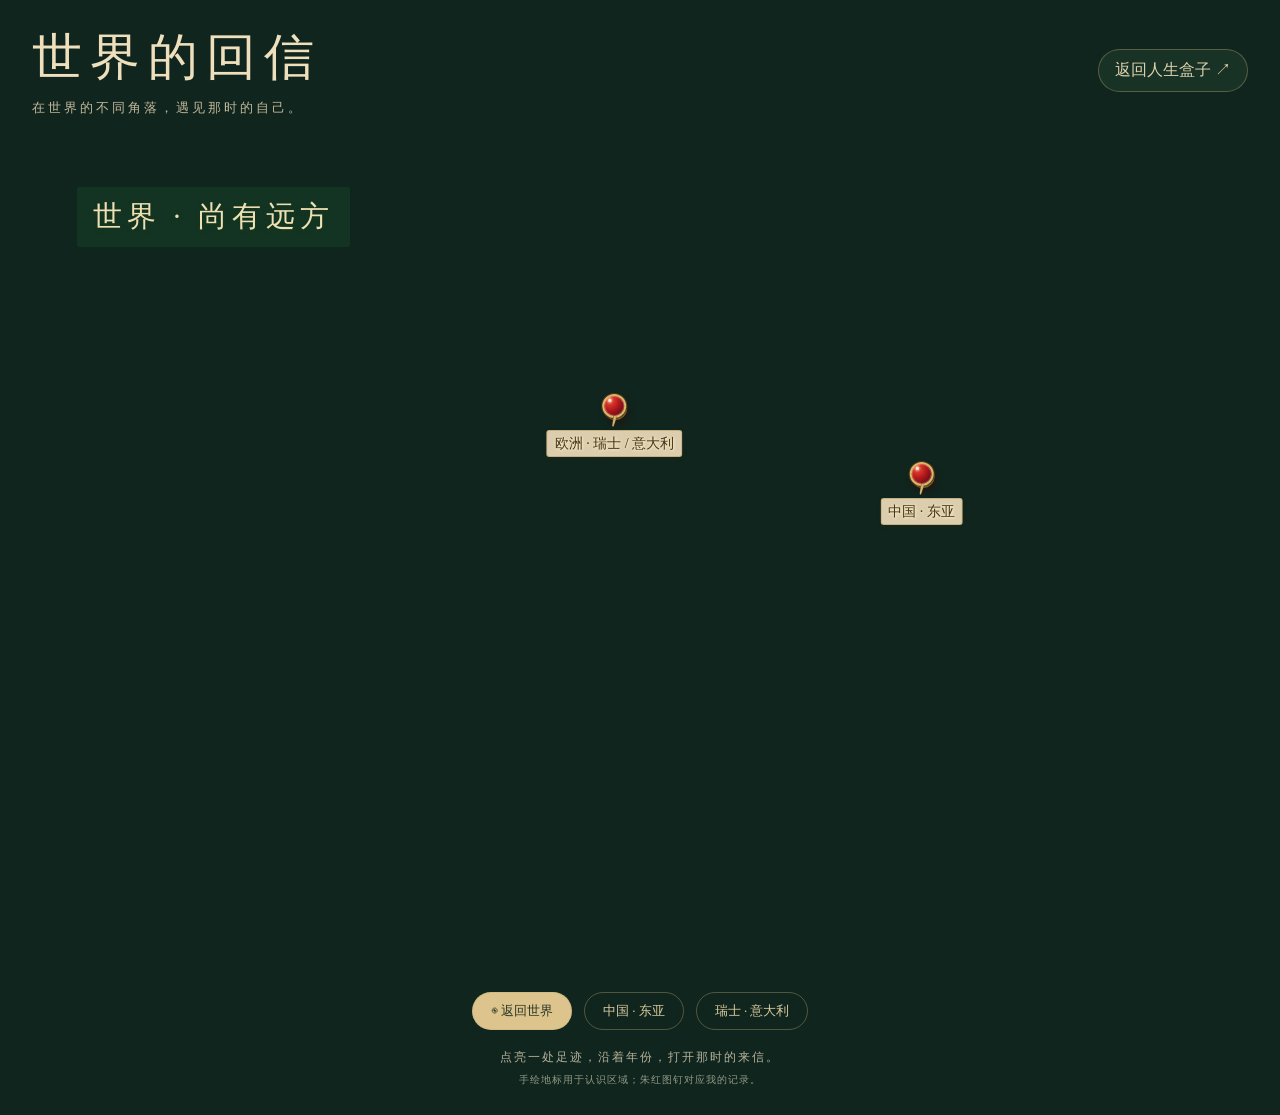
==== travel.html @ 03fbeb7d "Publish travel map interface and CMS config" ====
<!doctype html><html lang="zh-CN"><head><meta charset="utf-8"><meta name="viewport" content="width=device-width,initial-scale=1"><title>世界的回信 · Alisa</title><style>.card small:after{content:" · 向下翻阅经历与感想";font-size:10px;letter-spacing:1px}@media(min-width:561px){.memory img{max-height:48vh;object-fit:contain}}.map-scene{position:absolute;inset:0;transform-origin:center;transition:transform .75s cubic-bezier(.2,.6,.2,1),opacity .35s;will-change:transform}.stage.reading .pin:not(.active){opacity:.48}.stage.reading .pin.active{z-index:4}.pin:focus-visible i{filter:brightness(1.2)}.stage.reading .veil{pointer-events:none}.memory img{image-rendering:auto}.map-label{font-weight:500}@media(max-width:560px){.stage.reading .map-scene{display:none}}/* Vermilion enamel and brass: approved reference */
.pin i{position:relative;display:block;flex:none;width:24px!important;height:24px!important;border:2px solid #dab66a!important;border-radius:50%;background:radial-gradient(ellipse at 28% 22%,#fff1df 0%,#ffe2c6 6%,#ed7964 10%,#d5372b 19%,#b4191b 44%,#790e19 71%,#480c13 88%,#b84731 100%)!important;box-shadow:0 0 0 1px #533717,1px 2px 0 #80602d,3px 6px 6px #23130ca6,inset 0 0 0 1px #ffb28e55!important;transition:transform .2s,box-shadow .2s,filter .2s;z-index:1;margin-bottom:4px}
.pin i:after{content:'';position:absolute;width:4px;height:11px;left:9px;top:20px;background:linear-gradient(90deg,#6c451c,#f0cd83 45%,#8b6126);clip-path:polygon(0 0,100% 0,62% 100%,28% 100%);transform:rotate(12deg);transform-origin:top;filter:drop-shadow(2px 2px 1px #27190b88);z-index:-1}
.pin .tag{margin-top:8px;background:#f0dfbce8;color:#3e3422;border:1px solid #a98b4d70;box-shadow:0 2px 4px #33271333}
.pin:hover i,.pin:focus-visible i{transform:translateY(-3px);filter:brightness(1.12);box-shadow:0 0 0 1px #6c491c,1px 2px 0 #96703c,4px 9px 8px #23130c99,inset 0 0 0 1px #ffc7a366!important}
.pin.active i{box-shadow:0 0 0 2px #ffeda8,0 0 0 4px #cf942760,0 0 14px 5px #f8b93d80,3px 6px 6px #23130ca6,inset 0 0 0 1px #ffbc9266!important}
.pin.active i:before{content:'';position:absolute;inset:-5px;border:1px solid #ffe6a1;border-radius:50%;box-shadow:0 0 6px #ffc45c88;pointer-events:none}
.pin.active .tag{background:#ffedc9;color:#563813;border-color:#d5a346}
.picker-output{padding:12px;border:1px solid #88733f;margin:12px 0;color:#f2deac;white-space:pre-wrap}.picker-dot{position:absolute;width:20px;height:20px;transform:translate(-50%,-50%);border:2px solid #fff0a3;border-radius:50%;box-shadow:0 0 15px gold;background:#d7a34988;pointer-events:none;z-index:5}.personal-writing{margin-top:24px;padding-top:16px;border-top:1px solid #ad956155}.personal-writing h3{font-weight:400;font-size:16px;letter-spacing:2px;margin:18px 0 10px}.personal-writing p{white-space:pre-wrap;font-size:14px;line-height:1.95;color:#706447;min-height:72px;margin:0;background:repeating-linear-gradient(transparent 0,transparent 26px,#b1a17c25 27px,transparent 28px)}
*{box-sizing:border-box}body{margin:0;background:#10251e;color:#eee0bd;font-family:Georgia,'Songti SC','SimSun',serif}button{font:inherit;cursor:pointer}button:focus-visible{outline:3px solid #f5cf74;outline-offset:4px}[hidden]{display:none!important}header{max-width:1580px;margin:auto;padding:24px 32px 10px;display:flex;align-items:center;justify-content:space-between;gap:15px}h1{font-size:clamp(27px,4vw,50px);font-weight:400;letter-spacing:8px;margin:0 0 8px}header p{margin:0;color:#c1b89a;font-size:13px;letter-spacing:3px}.return{color:#ded2ac;border:1px solid #b6a16c66;background:#183226;padding:10px 16px;border-radius:30px;white-space:nowrap}.stage{position:relative;max-width:1280px;aspect-ratio:1.5;margin:0 auto;overflow:hidden;isolation:isolate;background:#10251e}.terrain{position:absolute;inset:0;background-image:url('assets/travel/world.webp');background-size:100% 100%;background-position:center;transition:transform .75s cubic-bezier(.2,.6,.2,1),opacity .35s;transform-origin:center}.veil{position:absolute;inset:0;background:#071b12;opacity:0;transition:opacity .35s;pointer-events:none}.stage.reading .veil{opacity:.16}.pins{position:absolute;inset:0}.map-label{position:absolute;color:#3c3d29;font-size:clamp(10px,1.2vw,18px);letter-spacing:2px;text-shadow:0 1px 4px #fceac7;background:#e4d2a18c;padding:3px 6px;pointer-events:none}.pin{position:absolute;transform:translate(-50%,-32px);border:0;color:#302d1c;background:transparent;min-height:0;min-width:44px;display:flex;align-items:center;flex-direction:column;justify-content:start;padding:0;text-shadow:0 1px 3px #ffebbb,1px 0 3px #ffebbb;white-space:nowrap;font-size:clamp(11px,1.1vw,17px)}.pin i{display:block;width:12px;height:12px;border-radius:50%;background:radial-gradient(circle at 33% 25%,#fff3c0 3%,#d6b15d 24%,#755121 66%,#302b18 100%);border:1px solid #e8c074;box-shadow:0 3px 5px #24190b8c;margin-bottom:4px}.pin:hover i,.pin.active i{box-shadow:0 0 0 5px #edc55855,0 0 18px 7px #f3c14c88;background:#fff1ad}.pin:hover{color:#4f2e06}.tag{background:#e6d5adac;padding:3px 7px;border-radius:3px;box-shadow:0 1px 8px #fff0ce35}.regional-title{position:absolute;left:6%;top:7%;color:#eee0b5;text-shadow:0 2px 4px #16371b;font-size:clamp(17px,2.3vw,30px);letter-spacing:5px;pointer-events:none;background:#163f269c;padding:10px 16px;border-radius:2px}.nav{max-width:1280px;margin:0 auto;padding:12px 24px 17px;display:flex;gap:12px;align-items:center;justify-content:center;flex-wrap:wrap}.nav button,.tiny{background:transparent;border:1px solid #bdaa7560;color:#daca9e;padding:9px 18px;border-radius:25px;font-size:13px}.nav button[aria-pressed=true]{background:#dcc48c;color:#2a3829}.caption{text-align:center;font-size:12px;letter-spacing:2px;color:#b5b39b;margin:0 15px 24px;line-height:1.8}.card{position:absolute;right:3%;top:7%;width:61%;max-height:86%;overflow:auto;scrollbar-width:thin;background:radial-gradient(ellipse at 40% 20%,#f8efdc,#d8c49c);color:#3e432d;padding:25px;box-shadow:0 15px 40px #0008;clip-path:polygon(0 1%,8% 0,19% .7%,41% 0,65% .6%,80% 0,99% 1%,100% 12%,99.5% 38%,100% 60%,99% 99%,80% 100%,65% 99.3%,38% 100%,14% 99%,0 100%,.6% 76%,0 50%,.5% 20%);border:1px solid #d5bd8d}.card:before{content:'';position:absolute;top:12px;right:15px;width:20px;height:20px;border-radius:50%;background:radial-gradient(circle at 37% 30%,#fff1b6,#987130 40%,#33290f 66%,#dbb562 70%,#8b642b);box-shadow:2px 3px 4px #4c351b66}.card-top{display:flex;align-items:center;justify-content:space-between;border-bottom:1px solid #a4906255;padding-bottom:12px}.card h2{font-size:26px;font-weight:400;letter-spacing:5px;margin:0 0 4px}.card small{font-size:10px;letter-spacing:2px;color:#766b4a}.close{margin-right:18px;border:0;background:none;color:#625b40;padding:8px;font-size:24px}.card-main{display:grid;grid-template-columns:75px minmax(0,1fr);gap:12px;padding-top:14px}.timeline{display:flex;flex-direction:column;gap:28px;border-left:1px solid #a89970;margin:13px 0 0 8px;align-items:start;padding-bottom:25px}.timeline button{position:relative;background:none;border:0;padding:4px 0 4px 14px;font:15px Georgia;color:#827654}.timeline button:before{content:'';position:absolute;left:-5px;top:9px;width:8px;height:8px;border-radius:50%;background:#e2d4b2;border:1px solid #998558}.timeline button[aria-pressed=true]{color:#67471d;font-weight:bold}.timeline button[aria-pressed=true]:before{background:#fff3c0;box-shadow:0 0 0 4px #d9b96f66,0 0 10px 3px #d7a83c;border-color:#b48b32}.memory{background:#fff9ed;padding:14px;box-shadow:1px 4px 10px #62442220;min-width:0}.date{font-size:12px;color:#7d755d}.title{font-size:14px;line-height:1.6;margin:7px 0 10px}.memory img{display:block;width:100%;height:auto;background:white}.paging{display:flex;justify-content:space-between;align-items:center;gap:8px;margin:12px 0 0;color:#6c694e;font-size:11px}.paging button{background:transparent;border:1px solid #b9a77980;padding:8px 11px;color:#5d593e;font-size:12px}.paging button:disabled{opacity:.3;cursor:default}.note{font-size:11px;line-height:1.7;color:#7c7256;margin:10px 0 0}.mobile-list{display:none}.audit{max-width:1050px;margin:20px auto 35px;padding:0 25px;color:#b7bda6;font:12px system-ui;line-height:1.7}.audit summary{cursor:pointer}.audit table{width:100%;border-collapse:collapse;margin:12px 0}.audit td,.audit th{text-align:left;padding:10px;border-bottom:1px solid #83957533;vertical-align:top}.audit th{color:#e2d5ab}.pending{display:block;margin:10px auto}.preview{font:10px system-ui;letter-spacing:2px;color:#82917f;text-align:center;margin:18px}.loading{pointer-events:none}.loading .pins{opacity:0}.pins{transition:opacity .25s}.legend{font-size:10px;letter-spacing:1px;color:#929b86}.enter{position:fixed;inset:0;background:#0f241ff5;z-index:40;display:grid;place-items:center;text-align:center}.entry-inner{padding:30px;max-width:620px}.entry-inner p{line-height:2;color:#b8bba0}.entry-inner h2{font-size:32px;font-weight:400;letter-spacing:5px}.entry-art{display:block;width:280px;height:190px;margin:25px auto;border:0;background-image:url('assets/travel/world.webp');background-size:100% 100%;background-position:center;box-shadow:0 15px 35px #0008;transform:rotate(-5deg);position:relative}.entry-art span{position:absolute;bottom:20px;left:50%;transform:translateX(-50%);color:#f2dfac;background:#143525ed;padding:10px 20px;white-space:nowrap;border:1px solid #d7bc72;font-size:15px}.entry-inner small{font-size:11px;color:#8c9d87}@media(max-width:850px){header{padding:20px 18px 12px}header p{font-size:11px;letter-spacing:1px}.return{font-size:11px;padding:8px 10px}h1{letter-spacing:4px}.stage{aspect-ratio:1.3}.terrain{inset:0}.card{width:75%;top:3%;max-height:94%;right:2%;padding:16px}.card-main{grid-template-columns:55px minmax(0,1fr);gap:4px}.card h2{font-size:22px}.memory{padding:9px}.timeline button{font-size:13px}.nav{gap:7px;padding:12px}.nav button{font-size:12px;padding:9px 12px}}@media(max-width:560px){.stage{aspect-ratio:1.15;overflow:visible;margin-bottom:0}.terrain{inset:0}.stage.reading{padding-bottom:0;aspect-ratio:auto}.stage.reading .terrain,.stage.reading .pins,.stage.reading .veil,.stage.reading .regional-title{display:none}.card{position:relative;top:auto;right:auto;width:96%;max-height:none;overflow:visible;margin:0 2%}.card-main{grid-template-columns:52px minmax(0,1fr)}.pin{font-size:11px}.pin i{width:10px;height:10px}.tag{padding:2px 4px}.regional-title{left:4%;top:4%;font-size:15px;padding:7px;letter-spacing:2px}.mobile-list{display:flex;gap:7px;overflow:auto;padding:5px 15px 12px}.mobile-list button{flex-shrink:0;color:#d8ccab;background:#18392a;border:1px solid #7e825653;padding:8px 11px;font-size:12px}.audit{padding:0 15px}.audit td{padding:8px 5px}.caption{font-size:11px}.entry-art{width:240px;height:160px}}@media(prefers-reduced-motion:reduce){*{transition:none!important;scroll-behavior:auto!important}}
</style></head><body><header><div><h1 id="pageTitle">世界的回信 ≋</h1><p id="pageDescription">在世界的不同角落，遇见那时的自己。</p></div><button class="return" id="life">返回人生盒子 ↗</button></header><div class="stage" id="stage"><div class="map-scene" id="mapScene"><div class="terrain" id="terrain" data-panel="0"></div><div class="pins" id="pins"></div></div><div class="regional-title" id="regionTitle">世界 · 尚有远方</div><div class="veil"></div><aside class="card" id="card" hidden aria-label="时光明信片"><div class="card-top"><div><h2 id="cityTitle"></h2><small id="countryTitle"></small></div><button class="close" id="close" aria-label="关闭明信片">×</button></div><div class="card-main"><nav class="timeline" id="timeline" aria-label="按年份翻阅"></nav><article class="memory" aria-live="polite"><div class="date" id="date"></div><div class="title" id="title"></div><img id="photo" alt=""><div class="paging"><button id="prev">← 上一封</button><span id="count"></span><button id="next">下一封 →</button></div><section class="personal-writing"><h3>当时的经历</h3><p id="experience"></p><h3>回看时的感想</h3><p id="reflection"></p></section><p class="note" id="note"></p></article></div></aside></div><div class="mobile-list" id="mobileList"></div><nav class="nav" aria-label="探索区域"><button data-region="world">◉ 返回世界</button><button data-region="asia">中国 · 东亚</button><button data-region="europe">瑞士 · 意大利</button></nav><p class="caption">点亮一处足迹，沿着年份，打开那时的来信。<br><span class="legend">手绘地标用于认识区域；朱红图钉对应我的记录。</span></p><button class="tiny pending" id="pending">待确认地点的来信</button><details class="audit"><summary>预览核对：地点归类与素材完整性</summary><p>共 31 张，已裁去点赞与评论。正文回忆地点优先于发布定位；同一条可关联多个地点。年份采用朋友圈发布日期，不把回忆叙述中的模糊时间补成确定日期。地图为手绘旅行插画，点位按画面校准，不用于导航。</p><p><label><input type="checkbox" id="pickMode"> 地图选点工具：勾选后点击地图，获取后台新增地点的位置</label></p><div class="picker-output" id="pickResult">请选择区域后点击地图。横向、纵向数值可填写到后台地点字段。</div><table><thead><tr><th>日期</th><th>回忆地点</th><th>内容与核对说明</th></tr></thead><tbody id="auditRows"></tbody></table></details><p class="preview">ALISA AI STUDIO · 本地交互预览 · 未发布到网站</p><div class="enter" id="entry"><div class="entry-inner"><small>ALISA AI STUDIO · 人生盒子入口预览</small><h2>把远方，慢慢展开。</h2><p>有些风景留在相册，<br>有些自己留在路上。</p><button class="entry-art" id="enter"><span>展开我的地图 ↗</span></button><small>进入地图后，点亮朱红足迹</small></div></div>
<script>
let travelConfig={"title":"世界的回信","description":"在世界的不同角落，遇见那时的自己。","maps":{"world":"assets/travel/world.webp","asia":"assets/travel/asia.webp","europe":"assets/travel/europe.webp"},"places":[{"name":"北京","x":55,"y":23,"country":"中国","region":"asia","visible":true},{"name":"日照","x":60,"y":32,"country":"中国 · 山东","region":"asia","visible":true},{"name":"南京","x":58,"y":41,"country":"中国 · 江苏","region":"asia","visible":true},{"name":"上海","x":63.5,"y":44,"country":"中国","region":"asia","visible":true},{"name":"杭州","x":62,"y":49,"country":"中国 · 浙江","region":"asia","visible":true},{"name":"景德镇","x":53,"y":49,"country":"中国 · 江西","region":"asia","visible":true},{"name":"重庆","x":35,"y":47,"country":"中国","region":"asia","visible":true},{"name":"南宁","x":43,"y":64,"country":"中国 · 广西","region":"asia","visible":true},{"name":"广州","x":49,"y":61,"country":"中国 · 广东","region":"asia","visible":true},{"name":"深圳","x":53,"y":64,"country":"中国 · 广东","region":"asia","visible":true},{"name":"厦门","x":60,"y":57,"country":"中国 · 福建","region":"asia","visible":true},{"name":"三亚","x":42,"y":79,"country":"中国 · 海南","region":"asia","visible":true},{"name":"大阪","x":90,"y":37,"country":"日本","region":"asia","visible":true},{"name":"日本","x":93,"y":27,"country":"日本 · 城市待确认","region":"asia","visible":true},{"name":"韩国","x":74,"y":25,"country":"韩国 · 城市待确认","region":"asia","visible":true},{"name":"芭提雅","x":28,"y":90,"country":"泰国","region":"asia","visible":true},{"name":"瑞士","x":43,"y":34,"country":"瑞士 · 城市待确认","region":"europe","visible":true},{"name":"苏黎世","x":54,"y":23,"country":"瑞士","region":"europe","visible":true},{"name":"日内瓦湖","x":17,"y":30,"country":"瑞士 · 湖区，具体城市未明确","region":"europe","visible":true},{"name":"威尼斯","x":85,"y":73,"country":"意大利","region":"europe","visible":true},{"name":"米兰","country":"意大利","region":"europe","x":38,"y":72,"visible":true}],"items":[{"id":1,"city":"待确认","date":"2025-08-04","title":"关关难过关关过，前路漫漫亦灿灿","note":"截图未显示明确地点，暂不落地图。","locations":["待确认"],"country":"待确认","experience":"","reflection":"","visible":true,"screenshot":"assets/travel/memory-1.jpg"},{"id":2,"city":"日本","date":"2025-10-18","title":"10.17 养老展","note":"定位仅显示日本 · 中央区，具体城市待确认。","locations":["日本"],"country":"日本","experience":"","reflection":"","visible":true,"screenshot":"assets/travel/memory-2.jpg"},{"id":3,"city":"北京","date":"2025-10-24","title":"故都的秋","locations":["北京"],"country":"中国","experience":"","reflection":"","visible":true,"screenshot":"assets/travel/memory-3.jpg"},{"id":4,"city":"瑞士","date":"2026-04-18","title":"极限挑战开始了 good luck","note":"按国家展示；截图中的具体城市名不完整。","locations":["瑞士"],"country":"瑞士","experience":"","reflection":"","visible":true,"screenshot":"assets/travel/memory-4.jpg"},{"id":5,"city":"深圳","date":"2021-02-27","title":"元宵，圆满杀青","locations":["深圳"],"country":"中国","experience":"","reflection":"","visible":true,"screenshot":"assets/travel/memory-5.jpg"},{"id":6,"city":"日照","date":"2024-03-30","title":"如果大海有双克莱因蓝的眼睛","note":"地点来自你在原截图中的回复；展示图已删除全部评论。","locations":["日照"],"country":"中国","label":"中国 · 山东 · 日照","experience":"","reflection":"","visible":true,"screenshot":"assets/travel/memory-6.jpg"},{"id":7,"city":"北京","date":"2021-03-21","title":"时隔一年半，重回北京","locations":["北京"],"country":"中国","experience":"","reflection":"","visible":true,"screenshot":"assets/travel/memory-7.jpg"},{"id":8,"city":"三亚","date":"2026-05-15","title":"衣帽间里开 party","locations":["三亚"],"country":"中国","experience":"","reflection":"","visible":true,"screenshot":"assets/travel/memory-8.jpg"},{"id":9,"city":"芭提雅","date":"2023-02-20","title":"芭提雅","video":true,"locations":["芭提雅"],"country":"泰国","experience":"","reflection":"","visible":true,"screenshot":"assets/travel/memory-9.jpg"},{"id":10,"city":"南京","date":"2025-07-31","title":"没想到还有共情经纪人的一天","locations":["南京"],"country":"中国","experience":"","reflection":"","visible":true,"screenshot":"assets/travel/memory-10.jpg"},{"id":11,"city":"上海","date":"2025-06-06","title":"孟也老师 Whygarden","locations":["上海"],"country":"中国","experience":"","reflection":"","visible":true,"screenshot":"assets/travel/memory-11.jpg"},{"id":12,"city":"重庆","date":"2026-03-12","title":"思君不见下渝州","locations":["重庆"],"country":"中国","experience":"","reflection":"","visible":true,"screenshot":"assets/travel/memory-12.jpg"},{"id":13,"city":"南京","date":"2024-05-05","title":"南京的梧桐有什么不同","locations":["南京"],"country":"中国","experience":"","reflection":"","visible":true,"screenshot":"assets/travel/memory-13.jpg"},{"id":14,"city":"上海 / 厦门","date":"2025-07-10","title":"最好的关系，是彼此没有期待，做好当下","note":"正文明确：第1–8张是上海，第9张是上个月在厦门拍摄。此条在两地关联展示，日期为朋友圈发布日期。","locations":["上海","厦门"],"country":"中国","experience":"","reflection":"","visible":true,"screenshot":"assets/travel/memory-14.jpg"},{"id":15,"city":"杭州","date":"2025-12-19","title":"朋友是天赐的礼物","locations":["杭州"],"country":"中国","experience":"","reflection":"","visible":true,"screenshot":"assets/travel/memory-15.jpg"},{"id":16,"city":"大阪","date":"2025-10-20","title":"扫街图鉴：大阪是暖色的","locations":["大阪"],"country":"日本","experience":"","reflection":"","visible":true,"screenshot":"assets/travel/memory-16.jpg"},{"id":17,"city":"南宁","date":"2024-10-08","title":"风月都好看，人间也浪漫","video":true,"locations":["南宁"],"country":"中国","experience":"","reflection":"","visible":true,"screenshot":"assets/travel/memory-17.jpg"},{"id":18,"city":"日本","date":"2025-10-19","title":"纯女版花少团","note":"日本旅行记录，具体城市待确认。","locations":["日本"],"country":"日本","experience":"","reflection":"","visible":true,"screenshot":"assets/travel/memory-18.jpg"},{"id":19,"city":"景德镇","date":"2025-03-29","title":"不规则的杯子 + 碎瓷贴画","locations":["景德镇"],"country":"中国","experience":"","reflection":"","visible":true,"screenshot":"assets/travel/memory-19.jpg"},{"id":20,"city":"厦门","date":"2025-06-23","title":"鼓浪屿，掉进宫崎骏的夏天","locations":["厦门"],"country":"中国","experience":"","reflection":"","visible":true,"screenshot":"assets/travel/memory-20.jpg"},{"id":21,"city":"苏黎世","country":"瑞士","locations":["苏黎世"],"date":"2026-04-21","title":"遇见王沥川的苏黎世","note":"正文回忆苏黎世；发布定位为意大利 Como，按正文归瑞士。","experience":"","reflection":"","visible":true,"screenshot":"assets/travel/memory-21.jpg"},{"id":22,"city":"广州","country":"中国","locations":["广州"],"date":"2025-12-07","title":"广州设计周","note":"地点来自正文。","experience":"","reflection":"","visible":true,"screenshot":"assets/travel/memory-22.jpg"},{"id":23,"city":"韩国","country":"韩国","locations":["韩国"],"date":"2026-06-03","title":"这一口下去将会很疯狂","note":"定位只清晰显示韩国，具体城市待确认。","experience":"","reflection":"","visible":true,"screenshot":"assets/travel/memory-23.jpg"},{"id":24,"city":"韩国","country":"韩国","locations":["韩国"],"date":"2026-06-03","title":"안녕히 가세요","note":"韩国旅行记录；具体城市待确认。","experience":"","reflection":"","visible":true,"screenshot":"assets/travel/memory-24.jpg"},{"id":25,"city":"威尼斯","country":"意大利","locations":["威尼斯"],"date":"2026-04-28","title":"水上威尼斯，百年后也会归于沉寂","note":"正文回忆威尼斯；发布定位不用于覆盖正文地点。","experience":"","reflection":"","visible":true,"screenshot":"assets/travel/memory-25.jpg"},{"id":26,"city":"北京","country":"中国","locations":["北京"],"date":"2026-06-12","title":"来都来了 · 八达岭长城","note":"截图定位明确为北京市 · 八达岭长城。","experience":"","reflection":"","visible":true,"screenshot":"assets/travel/memory-26.jpg"},{"id":27,"city":"米兰","country":"意大利","locations":["米兰"],"date":"2026-04-22","title":"查理的巧克力工厂","note":"地点由本人确认：米兰。","experience":"","reflection":"","visible":true,"screenshot":"assets/travel/memory-27.jpg"},{"id":28,"city":"米兰","country":"意大利","locations":["米兰"],"date":"2026-04-26","title":"米兰家具展与米兰街头","note":"地点由本人确认：米兰。","experience":"","reflection":"","visible":true,"screenshot":"assets/travel/memory-28.jpg"},{"id":29,"city":"日内瓦湖","country":"瑞士","locations":["日内瓦湖"],"date":"2026-04-23","title":"碧透的日内瓦湖畔","note":"正文回忆日内瓦湖；发布定位为意大利 Vigevano，按正文归瑞士湖区，具体沿湖城市未明确。","experience":"","reflection":"","visible":true,"screenshot":"assets/travel/memory-29.jpg"},{"id":30,"city":"上海","country":"中国","locations":["上海"],"date":"2025-10-29","title":"人在囧途，但准时抵达","note":"截图定位为上海市 · 京东集团。","experience":"","reflection":"","visible":true,"screenshot":"assets/travel/memory-30.jpg"},{"id":31,"city":"待确认","country":"待确认","locations":["待确认"],"date":"2025-12-27","title":"淡水鱼放到海里会怎么样","note":"正文未写游览城市，发布定位显示咸阳市 · 西安咸阳…；不据机场定位推断回忆发生地。","experience":"","reflection":"","visible":true,"screenshot":"assets/travel/memory-31.jpg"}]};let memories=travelConfig.items.filter(m=>m.visible!==false),assets={};const mapImages={"world":"assets/travel/world.webp","asia":"assets/travel/asia.webp","europe":"assets/travel/europe.webp"};const isPreview=false;const resolveAsset=p=>typeof p==='string'&&(/^(data:image\/|https?:\/\/|\.?\.?\/|assets\/)/.test(p)||p.startsWith('/assets/'))?p:'';
const $=id=>document.getElementById(id);let region='world',city='',year='',idx=0,timer=null;
const configs={world:{panel:0,title:'世界 · 尚有远方'},asia:{panel:1,title:'中国 · 东亚 · 沿途记忆'},europe:{panel:2,title:'欧洲 · 瑞士与意大利'}};
const locations={};function syncPlaces(){Object.keys(locations).forEach(k=>delete locations[k]);(travelConfig.places||[]).filter(p=>p.visible!==false).forEach(p=>{if(typeof p.name==='string'&&Number.isFinite(p.x)&&Number.isFinite(p.y)&&p.x>=0&&p.x<=100&&p.y>=0&&p.y<=100)locations[p.name]=p})}syncPlaces();
function button(label,x,y,fn){const b=document.createElement('button');b.className='pin'+(city===label?' active':'');b.dataset.place=label;b.setAttribute('aria-pressed',String(city===label));b.style.left=x+'%';b.style.top=y+'%';b.innerHTML='<i aria-hidden="true"></i><span class="tag"></span>';b.querySelector('span').textContent=label;b.setAttribute('aria-label','打开'+label);b.onclick=fn;return b}
function renderPins(){$('pins').replaceChildren();$('mobileList').replaceChildren();if(region==='world'){$('pins').append(button('中国 · 东亚',72,43,()=>setRegion('asia')),button('欧洲 · 瑞士 / 意大利',48,35,()=>setRegion('europe')));Object.entries(locations).filter(([n,p])=>p.region==='world').forEach(([n,p])=>$('pins').append(button(n,p.x,p.y,()=>openCity(n))));return}const labels=region==='asia'?[['中国台湾',65,76]]:[['瑞士',44,10],['意大利',67,77]];labels.forEach(([t,x,y])=>{const e=document.createElement('span');e.className='map-label';e.style.left=x+'%';e.style.top=y+'%';e.textContent=t;$('pins').append(e)});Object.entries(locations).filter(([n,p])=>p.region===region).forEach(([n,p])=>{$('pins').append(button(n,p.x,p.y,()=>openCity(n)));const b=document.createElement('button');b.textContent=n;b.onclick=()=>openCity(n);$('mobileList').append(b)})}
function setRegion(r){clearTimeout(timer);closeCard();const previous=region;region=r;document.querySelectorAll('[data-region]').forEach(b=>b.setAttribute('aria-pressed',b.dataset.region===r));const c=configs[r];$('stage').classList.add('loading');if(previous==='world'&&r!=='world'){$('mapScene').style.transformOrigin=r==='asia'?'72% 43%':'48% 35%';$('mapScene').style.transform='scale(2.5)'}else{$('mapScene').style.opacity='.25'}const delay=matchMedia('(prefers-reduced-motion: reduce)').matches?0:650;timer=setTimeout(()=>{$('mapScene').style.transition='none';$('terrain').dataset.panel=c.panel;$('terrain').style.backgroundImage='url('+JSON.stringify(mapImages[r]||resolveAsset(travelConfig.maps[r]))+')';$('mapScene').style.transform='scale(1.06)';$('mapScene').style.opacity='0';$('regionTitle').textContent=c.title;requestAnimationFrame(()=>{requestAnimationFrame(()=>{$('mapScene').style.transition='transform .7s ease,opacity .4s';$('mapScene').style.transform='scale(1)';$('mapScene').style.opacity='1';renderPins();$('stage').classList.remove('loading')})})},delay)}
function source(){return memories.filter(m=>city==='待确认'?m.locations.includes('待确认'):m.locations.includes(city))}
function selected(){return source().filter(m=>m.date.startsWith(year)).sort((a,b)=>a.date.localeCompare(b.date))}
function openCity(n){city=n;renderPins();const a=source();if(!a.length){city='';renderPins();return}const point=locations[n];$('mapScene').style.transformOrigin='center';$('mapScene').style.transform=point&&innerWidth>=560?'translateX('+(23-point.x)+'%)':'none';const years=[...new Set(a.map(m=>m.date.slice(0,4)))].sort();year=years.at(-1);idx=0;$('cityTitle').textContent=n;$('countryTitle').textContent=locations[n]?.country||'暂不落地图 · 不擅自推断';$('timeline').replaceChildren();years.forEach(y=>{const b=document.createElement('button');b.textContent=y;b.dataset.year=y;b.onclick=()=>{year=y;idx=0;show()};$('timeline').append(b)});$('card').hidden=false;$('stage').classList.add('reading');show();if(innerWidth<560)$('stage').scrollIntoView({behavior:'smooth',block:'start'})}
function show(){const a=selected();idx=Math.min(Math.max(0,idx),a.length-1);const m=a[idx];const imageUri=assets[m.id]||resolveAsset(m.screenshot);$('photo').hidden=!imageUri;if(imageUri)$('photo').src=imageUri;else $('photo').removeAttribute('src');$('photo').alt=`${m.date} ${m.locations.join('、')}：${m.title}，已移除评论和点赞`;$('date').textContent=m.date.replaceAll('-',' · ');$('title').textContent=m.title;$('count').textContent=`${idx+1} / ${a.length}`;$('prev').disabled=idx===0;$('next').disabled=idx===a.length-1;$('note').textContent=[m.locations.length>1?'此条也收录于：'+m.locations.filter(n=>n!==city).join('、')+'。':'',m.video?'视频截图仅展示封面。':'',isPreview?(m.note||''):''].filter(Boolean).join(' ');$('experience').textContent=m.experience||'这段经历，留待补记。';$('reflection').textContent=m.reflection||'一些念头，留待慢慢写下。';$('timeline').querySelectorAll('button').forEach(b=>b.setAttribute('aria-pressed',b.dataset.year===year))}
function closeCard(){city='';$('mapScene').style.transform='none';$('card').hidden=true;if(typeof renderPins==='function')renderPins();$('stage').classList.remove('reading')}
$('stage').addEventListener('click',e=>{if(!$('pickMode').checked)return;e.preventDefault();e.stopImmediatePropagation();closeCard();const r=$('stage').getBoundingClientRect(),x=Math.max(0,Math.min(100,(e.clientX-r.left)/r.width*100)),y=Math.max(0,Math.min(100,(e.clientY-r.top)/r.height*100));$('pickResult').textContent='地图区域：'+region+'；横向：'+x.toFixed(2)+'；纵向：'+y.toFixed(2);$('stage').querySelector('.picker-dot')?.remove();const dot=document.createElement('span');dot.className='picker-dot';dot.style.left=x+'%';dot.style.top=y+'%';$('stage').append(dot)},true);$('close').onclick=closeCard;$('prev').onclick=()=>{idx--;show()};$('next').onclick=()=>{idx++;show()};$('pending').onclick=()=>openCity('待确认');$('enter').onclick=()=>{$('entry').hidden=true};$('life').onclick=()=>{if(window.parent!==window)window.parent.postMessage({type:'alisa-travel-close'},'*');else{$('entry').hidden=false;setRegion('world')}};document.querySelectorAll('[data-region]').forEach(b=>b.onclick=()=>setRegion(b.dataset.region));addEventListener('keydown',e=>{if(e.key==='Escape')closeCard()});
memories.slice().sort((a,b)=>a.date.localeCompare(b.date)).forEach(m=>{const tr=document.createElement('tr');[m.date,m.locations.map(n=>(locations[n]?.country||m.country)+' · '+n).join(' / '),m.title+'。'+(isPreview?(m.note||''):'')].forEach(t=>{const td=document.createElement('td');td.textContent=t;tr.append(td)});$('auditRows').append(tr)});document.querySelector('[data-region="world"]').setAttribute('aria-pressed','true');renderPins();$('pageTitle').textContent=travelConfig.title||'世界的回信';$('pageDescription').textContent=travelConfig.description||'';if(!isPreview){$('entry').hidden=true;document.querySelector('.audit').hidden=true;$('pending').hidden=true;document.querySelector('.preview').hidden=true;fetch('data/travel.json',{cache:'no-store'}).then(r=>{if(!r.ok)throw Error('load');return r.json()}).then(d=>{if(!Array.isArray(d.items)||!Array.isArray(d.places))return;travelConfig=d;memories=d.items.filter(m=>m.visible!==false);syncPlaces();Object.assign(mapImages,d.maps||{});$('pageTitle').textContent=d.title||'世界的回信';$('pageDescription').textContent=d.description||'';setRegion('world')}).catch(()=>{})}
</script></body></html>
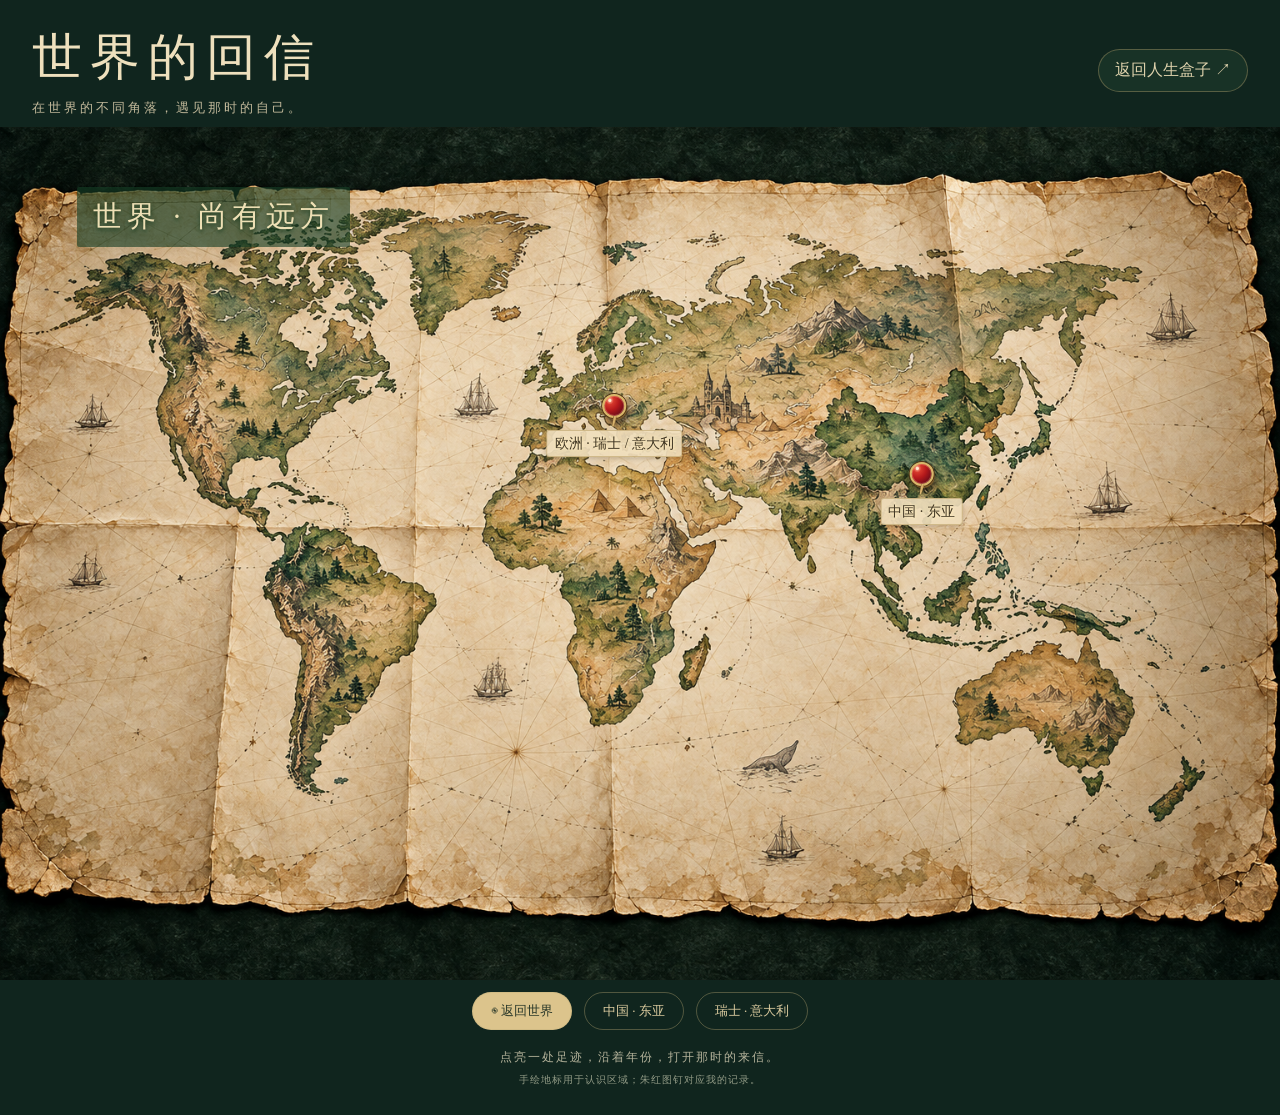
==== commit b4216cf1: "Reduce mobile travel map pin size" ====
--- a/travel.html
+++ b/travel.html
@@ -7,6 +7,8 @@
 .pin.active i:before{content:'';position:absolute;inset:-5px;border:1px solid #ffe6a1;border-radius:50%;box-shadow:0 0 6px #ffc45c88;pointer-events:none}
 .pin.active .tag{background:#ffedc9;color:#563813;border-color:#d5a346}
 .picker-output{padding:12px;border:1px solid #88733f;margin:12px 0;color:#f2deac;white-space:pre-wrap}.picker-dot{position:absolute;width:20px;height:20px;transform:translate(-50%,-50%);border:2px solid #fff0a3;border-radius:50%;box-shadow:0 0 15px gold;background:#d7a34988;pointer-events:none;z-index:5}.personal-writing{margin-top:24px;padding-top:16px;border-top:1px solid #ad956155}.personal-writing h3{font-weight:400;font-size:16px;letter-spacing:2px;margin:18px 0 10px}.personal-writing p{white-space:pre-wrap;font-size:14px;line-height:1.95;color:#706447;min-height:72px;margin:0;background:repeating-linear-gradient(transparent 0,transparent 26px,#b1a17c25 27px,transparent 28px)}
+/* Mobile pin scale: preserve enamel detail without crowding the map. */
+@media(max-width:560px){body .pin{font-size:10px!important;transform:translate(-50%,-22px)!important;min-width:34px!important}body .pin i{width:14px!important;height:14px!important;border-width:1.5px!important;margin-bottom:2px!important}body .pin i:after{width:3px;height:7px;left:4.5px;top:11px}body .pin .tag{margin-top:5px;padding:2px 4px;box-shadow:0 1px 3px #33271326}body .pin.active i{box-shadow:0 0 0 1px #ffeda8,0 0 0 2px #cf94274d,0 0 7px 2px #f8b93d66,2px 4px 4px #23130c8a,inset 0 0 0 1px #ffbc9255!important}body .pin.active i:before{inset:-3px;box-shadow:0 0 4px #ffc45c66}}
 *{box-sizing:border-box}body{margin:0;background:#10251e;color:#eee0bd;font-family:Georgia,'Songti SC','SimSun',serif}button{font:inherit;cursor:pointer}button:focus-visible{outline:3px solid #f5cf74;outline-offset:4px}[hidden]{display:none!important}header{max-width:1580px;margin:auto;padding:24px 32px 10px;display:flex;align-items:center;justify-content:space-between;gap:15px}h1{font-size:clamp(27px,4vw,50px);font-weight:400;letter-spacing:8px;margin:0 0 8px}header p{margin:0;color:#c1b89a;font-size:13px;letter-spacing:3px}.return{color:#ded2ac;border:1px solid #b6a16c66;background:#183226;padding:10px 16px;border-radius:30px;white-space:nowrap}.stage{position:relative;max-width:1280px;aspect-ratio:1.5;margin:0 auto;overflow:hidden;isolation:isolate;background:#10251e}.terrain{position:absolute;inset:0;background-image:url('assets/travel/world.webp');background-size:100% 100%;background-position:center;transition:transform .75s cubic-bezier(.2,.6,.2,1),opacity .35s;transform-origin:center}.veil{position:absolute;inset:0;background:#071b12;opacity:0;transition:opacity .35s;pointer-events:none}.stage.reading .veil{opacity:.16}.pins{position:absolute;inset:0}.map-label{position:absolute;color:#3c3d29;font-size:clamp(10px,1.2vw,18px);letter-spacing:2px;text-shadow:0 1px 4px #fceac7;background:#e4d2a18c;padding:3px 6px;pointer-events:none}.pin{position:absolute;transform:translate(-50%,-32px);border:0;color:#302d1c;background:transparent;min-height:0;min-width:44px;display:flex;align-items:center;flex-direction:column;justify-content:start;padding:0;text-shadow:0 1px 3px #ffebbb,1px 0 3px #ffebbb;white-space:nowrap;font-size:clamp(11px,1.1vw,17px)}.pin i{display:block;width:12px;height:12px;border-radius:50%;background:radial-gradient(circle at 33% 25%,#fff3c0 3%,#d6b15d 24%,#755121 66%,#302b18 100%);border:1px solid #e8c074;box-shadow:0 3px 5px #24190b8c;margin-bottom:4px}.pin:hover i,.pin.active i{box-shadow:0 0 0 5px #edc55855,0 0 18px 7px #f3c14c88;background:#fff1ad}.pin:hover{color:#4f2e06}.tag{background:#e6d5adac;padding:3px 7px;border-radius:3px;box-shadow:0 1px 8px #fff0ce35}.regional-title{position:absolute;left:6%;top:7%;color:#eee0b5;text-shadow:0 2px 4px #16371b;font-size:clamp(17px,2.3vw,30px);letter-spacing:5px;pointer-events:none;background:#163f269c;padding:10px 16px;border-radius:2px}.nav{max-width:1280px;margin:0 auto;padding:12px 24px 17px;display:flex;gap:12px;align-items:center;justify-content:center;flex-wrap:wrap}.nav button,.tiny{background:transparent;border:1px solid #bdaa7560;color:#daca9e;padding:9px 18px;border-radius:25px;font-size:13px}.nav button[aria-pressed=true]{background:#dcc48c;color:#2a3829}.caption{text-align:center;font-size:12px;letter-spacing:2px;color:#b5b39b;margin:0 15px 24px;line-height:1.8}.card{position:absolute;right:3%;top:7%;width:61%;max-height:86%;overflow:auto;scrollbar-width:thin;background:radial-gradient(ellipse at 40% 20%,#f8efdc,#d8c49c);color:#3e432d;padding:25px;box-shadow:0 15px 40px #0008;clip-path:polygon(0 1%,8% 0,19% .7%,41% 0,65% .6%,80% 0,99% 1%,100% 12%,99.5% 38%,100% 60%,99% 99%,80% 100%,65% 99.3%,38% 100%,14% 99%,0 100%,.6% 76%,0 50%,.5% 20%);border:1px solid #d5bd8d}.card:before{content:'';position:absolute;top:12px;right:15px;width:20px;height:20px;border-radius:50%;background:radial-gradient(circle at 37% 30%,#fff1b6,#987130 40%,#33290f 66%,#dbb562 70%,#8b642b);box-shadow:2px 3px 4px #4c351b66}.card-top{display:flex;align-items:center;justify-content:space-between;border-bottom:1px solid #a4906255;padding-bottom:12px}.card h2{font-size:26px;font-weight:400;letter-spacing:5px;margin:0 0 4px}.card small{font-size:10px;letter-spacing:2px;color:#766b4a}.close{margin-right:18px;border:0;background:none;color:#625b40;padding:8px;font-size:24px}.card-main{display:grid;grid-template-columns:75px minmax(0,1fr);gap:12px;padding-top:14px}.timeline{display:flex;flex-direction:column;gap:28px;border-left:1px solid #a89970;margin:13px 0 0 8px;align-items:start;padding-bottom:25px}.timeline button{position:relative;background:none;border:0;padding:4px 0 4px 14px;font:15px Georgia;color:#827654}.timeline button:before{content:'';position:absolute;left:-5px;top:9px;width:8px;height:8px;border-radius:50%;background:#e2d4b2;border:1px solid #998558}.timeline button[aria-pressed=true]{color:#67471d;font-weight:bold}.timeline button[aria-pressed=true]:before{background:#fff3c0;box-shadow:0 0 0 4px #d9b96f66,0 0 10px 3px #d7a83c;border-color:#b48b32}.memory{background:#fff9ed;padding:14px;box-shadow:1px 4px 10px #62442220;min-width:0}.date{font-size:12px;color:#7d755d}.title{font-size:14px;line-height:1.6;margin:7px 0 10px}.memory img{display:block;width:100%;height:auto;background:white}.paging{display:flex;justify-content:space-between;align-items:center;gap:8px;margin:12px 0 0;color:#6c694e;font-size:11px}.paging button{background:transparent;border:1px solid #b9a77980;padding:8px 11px;color:#5d593e;font-size:12px}.paging button:disabled{opacity:.3;cursor:default}.note{font-size:11px;line-height:1.7;color:#7c7256;margin:10px 0 0}.mobile-list{display:none}.audit{max-width:1050px;margin:20px auto 35px;padding:0 25px;color:#b7bda6;font:12px system-ui;line-height:1.7}.audit summary{cursor:pointer}.audit table{width:100%;border-collapse:collapse;margin:12px 0}.audit td,.audit th{text-align:left;padding:10px;border-bottom:1px solid #83957533;vertical-align:top}.audit th{color:#e2d5ab}.pending{display:block;margin:10px auto}.preview{font:10px system-ui;letter-spacing:2px;color:#82917f;text-align:center;margin:18px}.loading{pointer-events:none}.loading .pins{opacity:0}.pins{transition:opacity .25s}.legend{font-size:10px;letter-spacing:1px;color:#929b86}.enter{position:fixed;inset:0;background:#0f241ff5;z-index:40;display:grid;place-items:center;text-align:center}.entry-inner{padding:30px;max-width:620px}.entry-inner p{line-height:2;color:#b8bba0}.entry-inner h2{font-size:32px;font-weight:400;letter-spacing:5px}.entry-art{display:block;width:280px;height:190px;margin:25px auto;border:0;background-image:url('assets/travel/world.webp');background-size:100% 100%;background-position:center;box-shadow:0 15px 35px #0008;transform:rotate(-5deg);position:relative}.entry-art span{position:absolute;bottom:20px;left:50%;transform:translateX(-50%);color:#f2dfac;background:#143525ed;padding:10px 20px;white-space:nowrap;border:1px solid #d7bc72;font-size:15px}.entry-inner small{font-size:11px;color:#8c9d87}@media(max-width:850px){header{padding:20px 18px 12px}header p{font-size:11px;letter-spacing:1px}.return{font-size:11px;padding:8px 10px}h1{letter-spacing:4px}.stage{aspect-ratio:1.3}.terrain{inset:0}.card{width:75%;top:3%;max-height:94%;right:2%;padding:16px}.card-main{grid-template-columns:55px minmax(0,1fr);gap:4px}.card h2{font-size:22px}.memory{padding:9px}.timeline button{font-size:13px}.nav{gap:7px;padding:12px}.nav button{font-size:12px;padding:9px 12px}}@media(max-width:560px){.stage{aspect-ratio:1.15;overflow:visible;margin-bottom:0}.terrain{inset:0}.stage.reading{padding-bottom:0;aspect-ratio:auto}.stage.reading .terrain,.stage.reading .pins,.stage.reading .veil,.stage.reading .regional-title{display:none}.card{position:relative;top:auto;right:auto;width:96%;max-height:none;overflow:visible;margin:0 2%}.card-main{grid-template-columns:52px minmax(0,1fr)}.pin{font-size:11px}.pin i{width:10px;height:10px}.tag{padding:2px 4px}.regional-title{left:4%;top:4%;font-size:15px;padding:7px;letter-spacing:2px}.mobile-list{display:flex;gap:7px;overflow:auto;padding:5px 15px 12px}.mobile-list button{flex-shrink:0;color:#d8ccab;background:#18392a;border:1px solid #7e825653;padding:8px 11px;font-size:12px}.audit{padding:0 15px}.audit td{padding:8px 5px}.caption{font-size:11px}.entry-art{width:240px;height:160px}}@media(prefers-reduced-motion:reduce){*{transition:none!important;scroll-behavior:auto!important}}
 </style></head><body><header><div><h1 id="pageTitle">世界的回信 ≋</h1><p id="pageDescription">在世界的不同角落，遇见那时的自己。</p></div><button class="return" id="life">返回人生盒子 ↗</button></header><div class="stage" id="stage"><div class="map-scene" id="mapScene"><div class="terrain" id="terrain" data-panel="0"></div><div class="pins" id="pins"></div></div><div class="regional-title" id="regionTitle">世界 · 尚有远方</div><div class="veil"></div><aside class="card" id="card" hidden aria-label="时光明信片"><div class="card-top"><div><h2 id="cityTitle"></h2><small id="countryTitle"></small></div><button class="close" id="close" aria-label="关闭明信片">×</button></div><div class="card-main"><nav class="timeline" id="timeline" aria-label="按年份翻阅"></nav><article class="memory" aria-live="polite"><div class="date" id="date"></div><div class="title" id="title"></div><img id="photo" alt=""><div class="paging"><button id="prev">← 上一封</button><span id="count"></span><button id="next">下一封 →</button></div><section class="personal-writing"><h3>当时的经历</h3><p id="experience"></p><h3>回看时的感想</h3><p id="reflection"></p></section><p class="note" id="note"></p></article></div></aside></div><div class="mobile-list" id="mobileList"></div><nav class="nav" aria-label="探索区域"><button data-region="world">◉ 返回世界</button><button data-region="asia">中国 · 东亚</button><button data-region="europe">瑞士 · 意大利</button></nav><p class="caption">点亮一处足迹，沿着年份，打开那时的来信。<br><span class="legend">手绘地标用于认识区域；朱红图钉对应我的记录。</span></p><button class="tiny pending" id="pending">待确认地点的来信</button><details class="audit"><summary>预览核对：地点归类与素材完整性</summary><p>共 31 张，已裁去点赞与评论。正文回忆地点优先于发布定位；同一条可关联多个地点。年份采用朋友圈发布日期，不把回忆叙述中的模糊时间补成确定日期。地图为手绘旅行插画，点位按画面校准，不用于导航。</p><p><label><input type="checkbox" id="pickMode"> 地图选点工具：勾选后点击地图，获取后台新增地点的位置</label></p><div class="picker-output" id="pickResult">请选择区域后点击地图。横向、纵向数值可填写到后台地点字段。</div><table><thead><tr><th>日期</th><th>回忆地点</th><th>内容与核对说明</th></tr></thead><tbody id="auditRows"></tbody></table></details><p class="preview">ALISA AI STUDIO · 本地交互预览 · 未发布到网站</p><div class="enter" id="entry"><div class="entry-inner"><small>ALISA AI STUDIO · 人生盒子入口预览</small><h2>把远方，慢慢展开。</h2><p>有些风景留在相册，<br>有些自己留在路上。</p><button class="entry-art" id="enter"><span>展开我的地图 ↗</span></button><small>进入地图后，点亮朱红足迹</small></div></div>
 <script>
